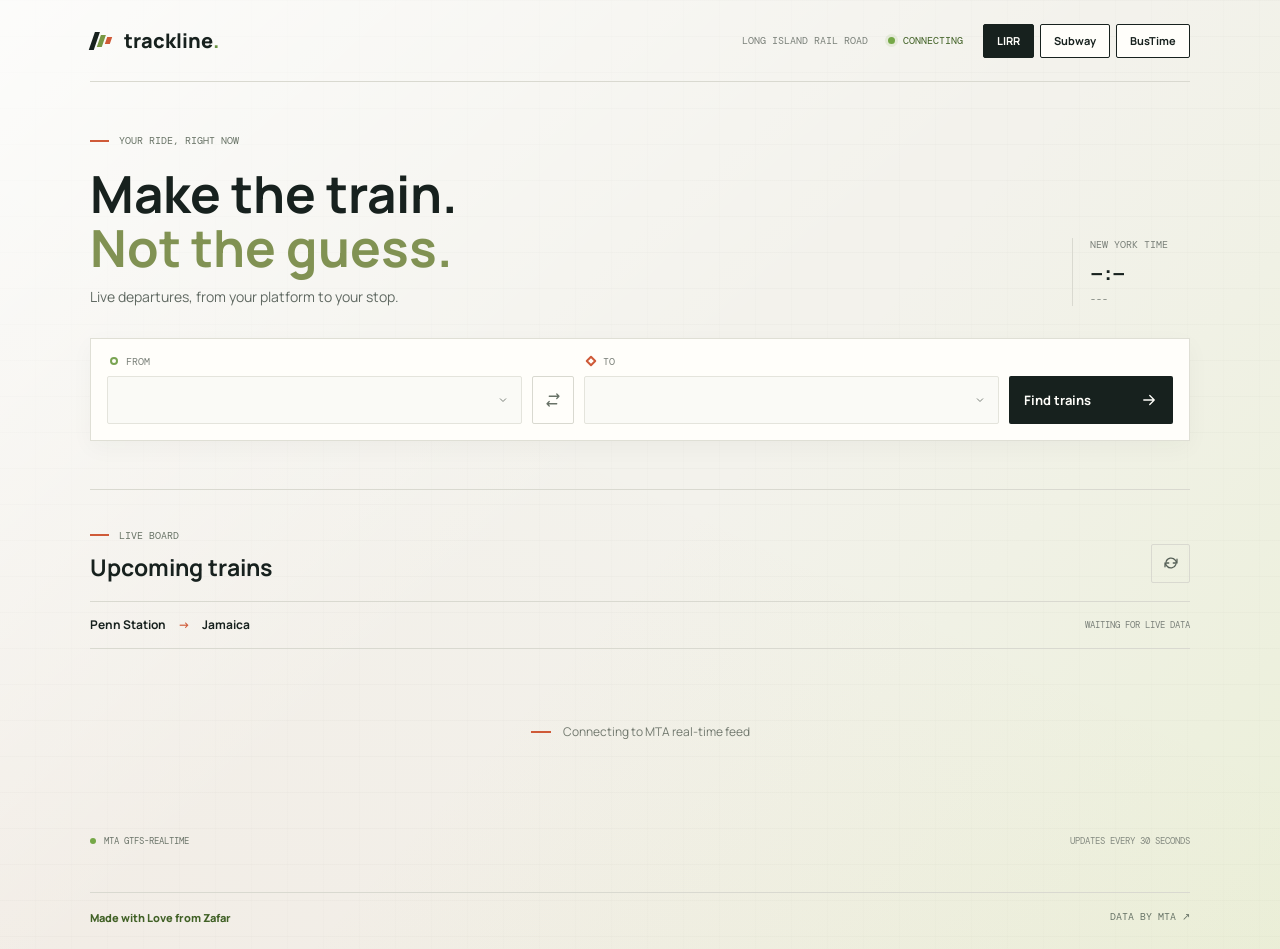
==== index.html @ a85f13e8 "first commit" ====
<!doctype html>
<html lang="en">
  <head>
    <meta charset="utf-8">
    <meta name="viewport" content="width=device-width, initial-scale=1">
    <meta name="theme-color" content="#f3f2ec">
    <meta name="description" content="Live Long Island Rail Road departures between your stations, powered by MTA GTFS-Realtime data.">
    <title>Trackline | LIRR departures</title>
    <link rel="preconnect" href="https://fonts.googleapis.com">
    <link rel="preconnect" href="https://fonts.gstatic.com" crossorigin>
    <link href="https://fonts.googleapis.com/css2?family=DM+Mono:wght@400;500&family=Manrope:wght@400;500;600;700;800&display=swap" rel="stylesheet">
    <link rel="stylesheet" href="style.css">
    <script type="module" src="app.js"></script>
  </head>
  <body>
    <div class="app-shell">
      <header class="topbar">
        <a class="wordmark" href="./" aria-label="Trackline home">
          <span class="brand-mark" aria-hidden="true"><span></span><span></span><span></span></span>
          <span>trackline<span class="wordmark-period">.</span></span>
        </a>
        <div class="topbar-right">
          <span class="network-label">LONG ISLAND RAIL ROAD</span>
          <span class="live-indicator"><span class="live-dot"></span><span id="connection-label">CONNECTING</span></span>
          <nav class="network-nav" aria-label="Transit mode">
            <a class="network-switch" href="index.html" aria-current="page">LIRR</a>
            <a class="network-switch" href="subway.html">Subway</a>
            <a class="network-switch" href="bustime.html">BusTime</a>
          </nav>
        </div>
      </header>

      <main>
        <section class="route-section" aria-labelledby="page-title">
          <div class="section-kicker"><span class="kicker-rule"></span> YOUR RIDE, RIGHT NOW</div>
          <div class="intro-row">
            <div>
              <h1 id="page-title">Make the train.<br><span>Not the guess.</span></h1>
              <p class="intro-copy">Live departures, from your platform to your stop.</p>
            </div>
            <div class="service-clock" aria-label="Current local time">
              <span class="clock-label">NEW YORK TIME</span>
              <time id="current-time">--:--</time>
              <span id="current-date" class="date-label">---</span>
            </div>
          </div>

          <form id="route-form" class="route-form">
            <label class="station-field from-field">
              <span class="field-label"><span class="station-marker origin-marker"></span> FROM</span>
              <select id="from-station" name="from" required aria-label="Departing station"></select>
            </label>
            <button id="swap-stations" class="swap-button" type="button" aria-label="Swap stations" title="Swap stations">
              <svg viewBox="0 0 24 24" aria-hidden="true"><path d="M7 7h13m0 0-3-3m3 3-3 3M17 17H4m0 0 3 3m-3-3 3-3"/></svg>
            </button>
            <label class="station-field to-field">
              <span class="field-label"><span class="station-marker destination-marker"></span> TO</span>
              <select id="to-station" name="to" required aria-label="Destination station"></select>
            </label>
            <button id="find-trains" class="find-button" type="submit">
              <span>Find trains</span>
              <svg viewBox="0 0 24 24" aria-hidden="true"><path d="M5 12h14m-6-6 6 6-6 6"/></svg>
            </button>
          </form>
          <div id="route-error" class="route-error" role="alert" hidden></div>
        </section>

        <section class="departures-section" aria-labelledby="departures-title">
          <div class="departures-heading">
            <div>
              <div class="section-kicker"><span class="kicker-rule"></span> LIVE BOARD</div>
              <h2 id="departures-title">Upcoming trains</h2>
            </div>
            <button id="refresh-button" class="icon-button" type="button" aria-label="Refresh departures" title="Refresh departures">
              <svg viewBox="0 0 24 24" aria-hidden="true"><path d="M20 7v5h-5M4 17v-5h5m-3.5-2a7 7 0 0 1 12-2L20 12M4 12l2.5 4a7 7 0 0 0 12-2"/></svg>
            </button>
          </div>

          <div class="board-meta">
            <div class="board-route"><span id="board-origin">Penn Station</span><span class="route-arrow" aria-hidden="true">→</span><span id="board-destination">Jamaica</span></div>
            <span id="updated-label" class="updated-label">WAITING FOR LIVE DATA</span>
          </div>

          <div id="departures" class="departures-list" aria-live="polite" aria-busy="true">
            <div class="loading-state"><span class="loading-bar"></span><span>Connecting to MTA real-time feed</span></div>
          </div>

          <div class="board-footer">
            <span class="source-label"><span class="source-dot"></span> MTA GTFS-REALTIME</span>
            <span id="refresh-note">UPDATES EVERY 30 SECONDS</span>
          </div>
        </section>
      </main>

      <footer class="site-footer">
        <span>Made with Love from Zafar</span>
        <a href="https://api.mta.info/" target="_blank" rel="noreferrer">DATA BY MTA <span aria-hidden="true">↗</span></a>
      </footer>
    </div>

    <template id="departure-template">
      <article class="departure-row">
        <div class="departure-time-block">
          <time class="departure-time"></time>
          <span class="departure-relative"></span>
        </div>
        <div class="departure-details">
          <div class="train-name"></div>
          <div class="train-summary"></div>
        </div>
        <div class="arrival-block">
          <span class="arrival-label">ARRIVE</span>
          <time class="arrival-time"></time>
        </div>
        <div class="status-block"></div>
      </article>
    </template>
  </body>
</html>
---- style.css ----
:root {
  color-scheme: light;
  --paper: #f3f2ec;
  --ink: #17211e;
  --muted: #7b817a;
  --line: #d9d9d0;
  --green: #b9df62;
  --green-deep: #416126;
  --orange: #cf5a38;
  --white: #fffefa;
  --mono: "DM Mono", monospace;
  --sans: "Manrope", sans-serif;
}

* { box-sizing: border-box; }

body {
  margin: 0;
  min-width: 320px;
  background-color: var(--paper);
  background-image:
    linear-gradient(138deg, rgba(255, 255, 255, .78) 0%, transparent 48%),
    linear-gradient(312deg, rgba(185, 223, 98, .14) 0%, transparent 46%),
    linear-gradient(25deg, rgba(207, 90, 56, .035) 0%, transparent 52%),
    repeating-linear-gradient(0deg, transparent 0 35px, rgba(23, 33, 30, .018) 35px 36px),
    repeating-linear-gradient(90deg, transparent 0 35px, rgba(23, 33, 30, .012) 35px 36px);
  background-size: 100% 100%, 100% 100%, 100% 100%, 36px 36px, 36px 36px;
  color: var(--ink);
  font-family: var(--sans);
  -webkit-font-smoothing: antialiased;
  -webkit-text-size-adjust: 100%;
}

button, select { font: inherit; }
button { color: inherit; }

.app-shell {
  width: min(1100px, calc(100% - 64px));
  margin: 0 auto;
}

.topbar {
  height: 82px;
  display: flex;
  align-items: center;
  justify-content: space-between;
  border-bottom: 1px solid var(--line);
}

.wordmark {
  display: inline-flex;
  align-items: center;
  gap: 11px;
  color: var(--ink);
  font-size: 20px;
  font-weight: 800;
  letter-spacing: 0;
  text-decoration: none;
}

.wordmark-period { color: #679240; }

.brand-mark {
  width: 23px;
  height: 23px;
  display: flex;
  align-items: center;
  justify-content: center;
  gap: 2px;
  transform: skew(-19deg);
}

.brand-mark span { width: 5px; height: 18px; background: var(--ink); }
.brand-mark span:nth-child(2) { height: 12px; background: #789744; }
.brand-mark span:nth-child(3) { height: 7px; background: var(--orange); }

.topbar-right { display: flex; align-items: center; gap: 20px; }
.network-nav { display: flex; align-items: center; gap: 6px; }
.network-switch {
  min-height: 34px;
  display: inline-flex;
  align-items: center;
  justify-content: center;
  padding: 0 13px;
  border: 1px solid var(--ink);
  border-radius: 2px;
  background: var(--white);
  color: var(--ink);
  font-size: 11px;
  font-weight: 700;
  text-decoration: none;
  transition: background-color 150ms ease;
}
.network-switch:hover { background: #34433b; }
.network-switch[aria-current="page"] { background: var(--ink); color: var(--white); }
.network-switch:not([aria-current="page"]):hover { background: #e8eadf; }
.network-label, .live-indicator, .section-kicker, .field-label, .clock-label,
.date-label, .updated-label, .board-footer, .arrival-label, .site-footer a {
  font-family: var(--mono);
  font-size: 10px;
  letter-spacing: 0;
}

.network-label { color: var(--muted); }
.live-indicator { display: inline-flex; align-items: center; gap: 8px; color: var(--green-deep); }
.live-dot, .source-dot { width: 7px; height: 7px; border-radius: 50%; background: #75a847; }
.live-dot { box-shadow: 0 0 0 3px #75a84720; }

.route-section { padding: 52px 0 48px; border-bottom: 1px solid var(--line); }
.section-kicker { display: flex; align-items: center; gap: 10px; color: #697467; }
.kicker-rule { display: inline-block; width: 19px; height: 2px; background: var(--orange); }

.intro-row {
  display: flex;
  align-items: flex-end;
  justify-content: space-between;
  margin: 20px 0 32px;
}

h1 {
  margin: 0;
  font-size: clamp(36px, 4vw, 52px);
  line-height: 1.05;
  font-weight: 700;
  letter-spacing: 0;
}

h1 span { color: #819253; }
.intro-copy { margin: 12px 0 0; color: #606962; font-size: 14px; }
.service-clock { min-width: 118px; padding-left: 17px; border-left: 1px solid var(--line); }
.clock-label, .date-label { display: block; color: var(--muted); }
.service-clock time { display: block; margin: 4px 0 3px; font-size: 25px; font-weight: 600; font-variant-numeric: tabular-nums; }

.route-form {
  display: grid;
  grid-template-columns: minmax(0, 1fr) 42px minmax(0, 1fr) 164px;
  align-items: end;
  gap: 10px;
  padding: 16px;
  background: var(--white);
  border: 1px solid #dfdfd5;
  box-shadow: 0 7px 22px #28332309;
}

.station-field { min-width: 0; display: block; }
.field-label { display: flex; align-items: center; gap: 8px; margin: 0 0 8px 3px; color: var(--muted); }
.station-marker { display: inline-block; width: 8px; height: 8px; border: 2px solid #79a452; border-radius: 50%; }
.destination-marker { border-color: var(--orange); border-radius: 1px; transform: rotate(45deg); }

.station-field select {
  width: 100%;
  height: 48px;
  padding: 0 34px 0 12px;
  overflow: hidden;
  border: 1px solid #e4e4dc;
  border-radius: 2px;
  appearance: none;
  background-color: #fafaf6;
  background-image: url("data:image/svg+xml,%3Csvg xmlns='http://www.w3.org/2000/svg' width='12' height='12' viewBox='0 0 24 24' fill='none' stroke='%237b817a' stroke-width='2'%3E%3Cpath d='m6 9 6 6 6-6'/%3E%3C/svg%3E");
  background-repeat: no-repeat;
  background-position: right 12px center;
  color: var(--ink);
  font-size: 14px;
  font-weight: 600;
  text-overflow: ellipsis;
  cursor: pointer;
}

.station-field select:focus-visible, button:focus-visible { outline: 2px solid #578540; outline-offset: 3px; }
.swap-button, .icon-button {
  display: grid;
  place-items: center;
  padding: 0;
  border: 1px solid var(--line);
  border-radius: 2px;
  background: transparent;
  cursor: pointer;
}

.swap-button { width: 42px; height: 48px; color: #687267; }
.swap-button svg { width: 18px; height: 18px; }
.swap-button path, .icon-button path, .find-button path { fill: none; stroke: currentColor; stroke-width: 1.7; stroke-linecap: round; stroke-linejoin: round; }
.swap-button:hover, .icon-button:hover { background: #f2f4ec; }

.find-button {
  height: 48px;
  display: flex;
  align-items: center;
  justify-content: space-between;
  padding: 0 15px;
  border: 0;
  border-radius: 2px;
  background: var(--ink);
  color: #fffefa;
  font-size: 13px;
  font-weight: 700;
  cursor: pointer;
  transition: background-color 150ms ease;
}

.find-button:hover { background: #34433b; }
.find-button:disabled { opacity: .62; cursor: wait; }
.find-button svg { width: 18px; height: 18px; }
.route-error { margin-top: 12px; color: #a13f28; font-size: 12px; }

.departures-section { padding: 39px 0 0; }
.departures-heading { display: flex; align-items: flex-end; justify-content: space-between; }
.departures-heading h2 { margin: 9px 0 0; font-size: 23px; font-weight: 700; letter-spacing: 0; }
.icon-button { width: 39px; height: 39px; }
.icon-button svg { width: 18px; height: 18px; }
.icon-button path { stroke: #566057; }
.icon-button.is-spinning svg { animation: spin 850ms linear infinite; }

.board-meta {
  display: flex;
  justify-content: space-between;
  align-items: center;
  min-height: 48px;
  margin-top: 18px;
  border-top: 1px solid var(--line);
  border-bottom: 1px solid var(--line);
}

.board-route { display: flex; align-items: center; gap: 12px; font-size: 12px; font-weight: 700; }
.route-arrow { color: var(--orange); }
.updated-label { color: var(--muted); font-size: 9px; }
.departures-list { min-height: 166px; }

.departure-row {
  display: grid;
  grid-template-columns: 116px minmax(0, 1fr) 112px 130px;
  align-items: center;
  min-height: 82px;
  border-bottom: 1px solid var(--line);
  animation: row-in 250ms ease both;
}

.departure-time-block { display: flex; align-items: baseline; gap: 9px; font-variant-numeric: tabular-nums; }
.departure-time { font-size: 22px; font-weight: 700; white-space: nowrap; }
.departure-relative { color: #777e76; font-family: var(--mono); font-size: 10px; }
.train-name { font-size: 13px; font-weight: 700; }
.train-summary { margin-top: 5px; color: #72796f; font-size: 11px; }
.arrival-block { display: flex; flex-direction: column; gap: 4px; }
.arrival-label { color: #8b8f86; font-size: 9px; }
.arrival-time { font-size: 14px; font-weight: 600; font-variant-numeric: tabular-nums; }
.status-block { justify-self: end; }
.status-pill { display: inline-flex; align-items: center; gap: 6px; min-height: 27px; padding: 0 9px; background: #e7efda; color: var(--green-deep); font-family: var(--mono); font-size: 9px; }
.status-pill::before { width: 5px; height: 5px; border-radius: 50%; background: currentColor; content: ""; }
.status-pill.scheduled { background: #eeeee8; color: #626b60; }
.status-pill.delayed { background: #f5e5df; color: #a24730; }
.status-pill.unknown { background: #eeeee8; color: #666d64; }

.subway-controls {
  display: grid;
  grid-template-columns: minmax(0, 1fr) minmax(220px, 300px);
  align-items: end;
  gap: 18px;
}
.line-token, .train-line-badge {
  width: auto;
  min-width: 27px;
  height: 27px;
  display: inline-grid;
  place-items: center;
  flex: 0 0 auto;
  padding: 0 5px;
  border-radius: 50%;
  background: var(--line-color, #555);
  color: white;
  font-size: 13px;
  font-weight: 800;
}
.subway-line-select {
  height: 64px;
  display: grid;
  grid-template-columns: 40px minmax(0, 1fr);
  align-items: center;
  border: 1px solid #e4e4dc;
  border-radius: 2px;
  background: #fafaf6;
}
.subway-line-select .line-token { justify-self: center; }
.subway-line-select select { height: 100%; padding-left: 4px; border: 0; background-color: transparent; }
.subway-station-field select { height: 64px; }
.subway-arrival-row { grid-template-columns: 116px minmax(0, 1fr) auto; }
.subway-arrival-row .departure-time-block { display: flex; flex-direction: column; align-items: flex-start; gap: 3px; }
.event-label { color: #8b8f86; font-family: var(--mono); font-size: 9px; }
.subway-train-title { display: flex; align-items: center; gap: 10px; }
.subway-train-title .train-name { font-size: 14px; }
.subway-arrival-row .train-summary { display: flex; flex-wrap: wrap; align-items: center; gap: 3px 10px; }
.train-direction { color: #4f5a50; font-size: 12px; font-weight: 600; }
.train-id { color: #858b81; font-family: var(--mono); font-size: 9px; }
.platform-departure { flex-basis: 100%; color: var(--green-deep); font-size: 10px; }
.subway-arrival-row .status-block { padding-left: 12px; }

.bus-search-form {
  display: grid;
  grid-template-columns: minmax(0, 1fr) 150px;
  align-items: end;
  gap: 10px;
  padding: 16px;
  border: 1px solid #dfdfd5;
  background: var(--white);
  box-shadow: 0 7px 22px #28332309;
}
.bus-search-field { display: block; min-width: 0; }
.bus-search-field input {
  width: 100%;
  height: 48px;
  padding: 0 12px;
  border: 1px solid #e4e4dc;
  border-radius: 2px;
  background: #fafaf6;
  color: var(--ink);
  font-size: 14px;
  font-weight: 600;
}
.bus-search-field input:focus-visible { outline: 2px solid #578540; outline-offset: 3px; }
.bus-search-form .find-button { width: 100%; }
.bus-controls {
  display: grid;
  grid-template-columns: minmax(130px, .8fr) minmax(190px, 1fr) minmax(250px, 1.3fr);
  gap: 10px;
  margin-top: 16px;
}
.bus-controls .station-field select { height: 48px; }
.bus-arrival-row { grid-template-columns: 116px minmax(0, 1fr) auto; }
.bus-arrival-row .departure-time-block { display: flex; flex-direction: column; align-items: flex-start; gap: 3px; }
.bus-route-badge {
  min-width: 34px;
  height: 27px;
  display: inline-flex;
  align-items: center;
  justify-content: center;
  padding: 0 7px;
  border-radius: 14px;
  background: #006cb7;
  color: white;
  font-family: var(--mono);
  font-size: 10px;
  font-weight: 500;
}
.bus-arrival-row .train-summary { display: flex; flex-wrap: wrap; align-items: center; gap: 3px 10px; }
.bus-arrival-row .status-block { padding-left: 12px; }
.bus-distance { flex-basis: 100%; color: #7b817a; font-size: 10px; }

.loading-state, .empty-state, .error-state {
  min-height: 166px;
  display: flex;
  align-items: center;
  justify-content: center;
  gap: 12px;
  color: #72796f;
  font-size: 12px;
  text-align: center;
}

.loading-bar { width: 20px; height: 2px; background: var(--orange); animation: loading 1s ease-in-out infinite alternate; }
.empty-state { display: block; padding: 48px 12px; }
.empty-state strong, .error-state strong { display: block; margin-bottom: 7px; color: var(--ink); font-size: 14px; }
.empty-state span, .error-state span { display: block; }
.error-state { display: block; padding: 45px 10px; }
.error-state a { display: inline-block; margin-top: 10px; color: var(--green-deep); font-weight: 700; }

.board-footer { min-height: 53px; display: flex; align-items: center; justify-content: space-between; color: #848a80; font-size: 9px; }
.source-label { display: inline-flex; align-items: center; gap: 8px; color: #6c756a; }
.source-dot { width: 6px; height: 6px; }
.site-footer { display: flex; justify-content: space-between; margin-top: 24px; padding: 17px 0 24px; border-top: 1px solid var(--line); color: #858b81; font-size: 10px; }
.site-footer > span { color: var(--green-deep); font-size: 11px; font-weight: 800; }
.site-footer a { color: #687467; text-decoration: none; }
.site-footer a:hover { color: var(--ink); }

@keyframes spin { to { transform: rotate(360deg); } }
@keyframes loading { to { transform: scaleX(1.7); opacity: .45; } }
@keyframes row-in { from { opacity: 0; transform: translateY(5px); } to { opacity: 1; transform: translateY(0); } }

@media (max-width: 700px) {
  .app-shell { width: min(100% - 36px, 540px); }
  .topbar { height: 67px; }
  .topbar-right { gap: 0; }
  .network-label { display: none; }
  .live-indicator { display: none; }
  .network-nav { gap: 4px; }
  .network-switch { min-height: 44px; padding: 0 7px; font-size: 10px; }
  .icon-button { width: 44px; height: 44px; }
  .route-section { padding: 38px 0 34px; }
  .intro-row { flex-direction: column; align-items: stretch; gap: 16px; margin: 19px 0 25px; }
  h1 { font-size: 38px; }
  .intro-copy { max-width: 250px; font-size: 12px; line-height: 1.6; }
  .service-clock {
    width: 100%;
    min-width: 0;
    display: grid;
    grid-template-columns: max-content max-content 1fr;
    align-items: baseline;
    gap: 10px;
    padding: 9px 0 0;
    border-top: 1px solid var(--line);
    border-left: 0;
  }
  .clock-label, .date-label { font-size: 8px; }
  .service-clock time { margin: 0; font-size: 18px; }
  .date-label { justify-self: end; }
  .route-form { grid-template-columns: minmax(0, 1fr) 38px minmax(0, 1fr); gap: 8px; padding: 12px; }
  .swap-button { width: 38px; }
  .station-field select { height: 45px; padding-left: 10px; font-size: 16px; }
  .find-button { grid-column: 1 / -1; height: 45px; font-size: 15px; }
  .subway-controls { grid-template-columns: 1fr; gap: 13px; }
  .bus-controls { grid-template-columns: 1fr; gap: 10px; margin-top: 12px; }
  .bus-controls .station-field select { height: 45px; font-size: 16px; }
  .bus-search-form { grid-template-columns: minmax(0, 1fr) 125px; gap: 8px; padding: 12px; }
  .bus-search-field input { height: 45px; font-size: 16px; }
  .bus-search-form .find-button { height: 45px; }
  .subway-line-select { height: 45px; }
  .subway-line-select select { height: 43px; font-size: 16px; }
  .subway-station-field select { height: 45px; font-size: 16px; }
  .departures-section { padding-top: 32px; }
  .departure-row { grid-template-columns: 93px minmax(0, 1fr) 69px; min-height: 78px; }
  .departure-time { font-size: 19px; }
  .departure-time-block { display: block; }
  .departure-relative { display: block; margin-top: 4px; }
  .arrival-time { font-size: 13px; }
  .status-block { grid-column: 2 / -1; justify-self: start; margin: -13px 0 10px; }
  .subway-arrival-row { grid-template-columns: 90px minmax(0, 1fr); }
  .bus-arrival-row { grid-template-columns: 90px minmax(0, 1fr); }
  .subway-arrival-row .departure-details { min-width: 0; }
  .bus-arrival-row .departure-details { min-width: 0; }
  .subway-arrival-row .train-summary { display: block; }
  .bus-arrival-row .train-summary { display: block; }
  .subway-arrival-row .train-direction, .subway-arrival-row .train-id { display: block; overflow-wrap: anywhere; }
  .bus-arrival-row .train-direction, .bus-arrival-row .train-id { display: block; overflow-wrap: anywhere; }
  .subway-arrival-row .train-id { margin-top: 3px; }
  .bus-arrival-row .train-id { margin-top: 3px; }
  .subway-arrival-row .status-block { grid-column: 2 / -1; margin: 5px 0 10px; padding-left: 0; }
  .bus-arrival-row .status-block { grid-column: 2 / -1; margin: 5px 0 10px; padding-left: 0; }
  .status-pill { min-height: 22px; font-size: 9px; }
  .board-meta { align-items: flex-start; flex-direction: column; justify-content: center; gap: 6px; padding: 8px 0; }
  .updated-label { font-size: 9px; }
}

@media (max-width: 390px) {
  .app-shell { width: calc(100% - 28px); }
  .wordmark { gap: 8px; font-size: 18px; }
  .network-label { max-width: 95px; text-align: right; }
  .network-switch { padding: 0 6px; font-size: 10px; }
  h1 { font-size: 34px; }
  .service-clock { min-width: 82px; }
  .departure-row { grid-template-columns: 90px minmax(0, 1fr) 63px; }
  .subway-arrival-row { grid-template-columns: 90px minmax(0, 1fr); }
  .train-name { font-size: 12px; }
}

@media (max-width: 390px) {
  .bus-search-form { grid-template-columns: 1fr; }
  .bus-search-form .find-button { grid-column: 1; }
}

@media (max-width: 430px) {
  .route-form {
    grid-template-columns: minmax(0, 1fr) 44px;
    grid-template-areas: "from swap" "to swap" "find find";
  }
  .route-form .from-field { grid-area: from; }
  .route-form .to-field { grid-area: to; }
  .route-form .swap-button { grid-area: swap; width: 44px; height: 44px; align-self: center; }
  .route-form .find-button { grid-area: find; }
}

@media (prefers-reduced-motion: reduce) {
  *, *::before, *::after { scroll-behavior: auto !important; animation-duration: .01ms !important; animation-iteration-count: 1 !important; transition-duration: .01ms !important; }
}
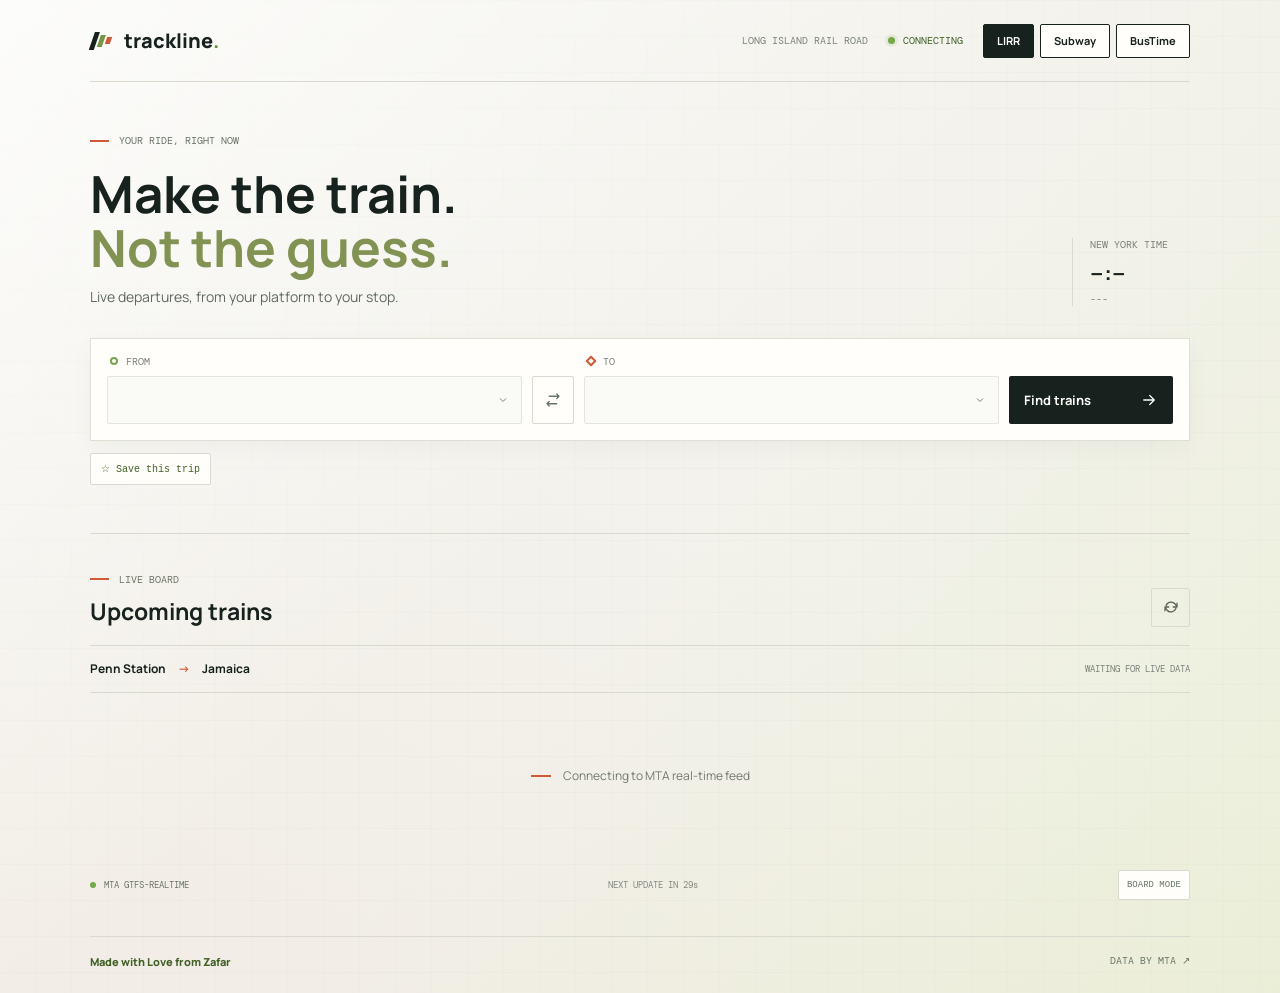
==== commit 3cd784b4: "improved UI" ====
--- a/index.html
+++ b/index.html
@@ -62,6 +62,10 @@
               <svg viewBox="0 0 24 24" aria-hidden="true"><path d="M5 12h14m-6-6 6 6-6 6"/></svg>
             </button>
           </form>
+          <div class="route-shortcuts">
+            <button id="favorite-route" class="favorite-route" type="button" aria-pressed="false">☆ Save this trip</button>
+            <div id="saved-trips" class="saved-trips" aria-label="Favorite and recent trips"></div>
+          </div>
           <div id="route-error" class="route-error" role="alert" hidden></div>
         </section>
 
@@ -87,7 +91,8 @@
 
           <div class="board-footer">
             <span class="source-label"><span class="source-dot"></span> MTA GTFS-REALTIME</span>
-            <span id="refresh-note">UPDATES EVERY 30 SECONDS</span>
+            <span id="refresh-countdown">NEXT UPDATE IN 30s</span>
+            <button id="board-mode-toggle" class="mode-toggle" type="button" aria-pressed="false">BOARD MODE</button>
           </div>
         </section>
       </main>
@@ -107,6 +112,7 @@
         <div class="departure-details">
           <div class="train-name"></div>
           <div class="train-summary"></div>
+          <div class="track-info" hidden></div>
         </div>
         <div class="arrival-block">
           <span class="arrival-label">ARRIVE</span>
@@ -115,5 +121,6 @@
         <div class="status-block"></div>
       </article>
     </template>
+    <script type="module" src="commuter-ui.js"></script>
   </body>
 </html>
--- a/style.css
+++ b/style.css
@@ -203,6 +203,23 @@
 .find-button svg { width: 18px; height: 18px; }
 .route-error { margin-top: 12px; color: #a13f28; font-size: 12px; }
 
+.route-shortcuts { display: flex; flex-wrap: wrap; align-items: flex-start; gap: 10px 16px; margin-top: 12px; }
+.favorite-route, .saved-trip, .mode-toggle, .retry-button {
+  border: 1px solid var(--line);
+  border-radius: 2px;
+  background: var(--white);
+  color: var(--green-deep);
+  font: 500 10px var(--mono);
+  cursor: pointer;
+}
+.favorite-route { min-height: 32px; padding: 0 10px; }
+.favorite-route[aria-pressed="true"] { border-color: #d4bd63; background: #fff8d9; color: #765e11; }
+.saved-trips { display: flex; flex: 1; flex-wrap: wrap; gap: 8px 14px; }
+.saved-trip-group { display: flex; flex-wrap: wrap; align-items: center; gap: 6px; }
+.saved-trip-label { color: var(--muted); font: 9px var(--mono); }
+.saved-trip { min-height: 30px; padding: 0 8px; color: var(--ink); }
+.saved-trip:hover, .favorite-route:hover, .mode-toggle:hover, .retry-button:hover { background: #f2f4ec; }
+
 .departures-section { padding: 39px 0 0; }
 .departures-heading { display: flex; align-items: flex-end; justify-content: space-between; }
 .departures-heading h2 { margin: 9px 0 0; font-size: 23px; font-weight: 700; letter-spacing: 0; }
@@ -235,11 +252,34 @@
   animation: row-in 250ms ease both;
 }
 
+.itinerary-card {
+  margin: 12px 0;
+  padding: 16px 18px;
+  border: 1px solid var(--line);
+  background: var(--white);
+  animation: row-in 250ms ease both;
+}
+.transfer-options-heading { margin: 17px 0 7px; color: var(--muted); font: 10px var(--mono); text-transform: uppercase; }
+.direct-options-heading { padding-bottom: 2px; }
+.itinerary-heading { display: flex; flex-wrap: wrap; align-items: baseline; justify-content: space-between; gap: 6px 12px; }
+.itinerary-heading strong { font-size: 13px; }
+.itinerary-heading span { color: var(--green-deep); font: 10px var(--mono); }
+.itinerary-timeline { position: relative; display: grid; gap: 0; margin-top: 12px; }
+.itinerary-stop { position: relative; display: grid; grid-template-columns: 78px minmax(0, 1fr); gap: 3px 10px; min-height: 42px; padding-left: 15px; border-left: 1px solid #9eae8b; }
+.itinerary-stop::before { position: absolute; top: 6px; left: -4px; width: 7px; height: 7px; border-radius: 50%; background: #71964a; content: ""; }
+.itinerary-stop time { grid-row: span 2; color: var(--ink); font: 600 14px var(--mono); }
+.itinerary-stop strong { font-size: 12px; }
+.itinerary-stop span { color: var(--muted); font-size: 10px; }
+.itinerary-endpoint::before { background: var(--orange); }
+.transfer-wait { display: flex; align-items: center; min-height: 30px; margin-left: 15px; padding-left: 10px; border-left: 1px dashed #c3a95f; color: #80651c; font: 9px var(--mono); }
+
 .departure-time-block { display: flex; align-items: baseline; gap: 9px; font-variant-numeric: tabular-nums; }
 .departure-time { font-size: 22px; font-weight: 700; white-space: nowrap; }
 .departure-relative { color: #777e76; font-family: var(--mono); font-size: 10px; }
 .train-name { font-size: 13px; font-weight: 700; }
 .train-summary { margin-top: 5px; color: #72796f; font-size: 11px; }
+.track-info { margin-top: 5px; color: var(--green-deep); font-family: var(--mono); font-size: 10px; font-weight: 500; }
+.track-info[hidden] { display: none; }
 .arrival-block { display: flex; flex-direction: column; gap: 4px; }
 .arrival-label { color: #8b8f86; font-size: 9px; }
 .arrival-time { font-size: 14px; font-weight: 600; font-variant-numeric: tabular-nums; }
@@ -361,14 +401,43 @@
 .empty-state span, .error-state span { display: block; }
 .error-state { display: block; padding: 45px 10px; }
 .error-state a { display: inline-block; margin-top: 10px; color: var(--green-deep); font-weight: 700; }
-
-.board-footer { min-height: 53px; display: flex; align-items: center; justify-content: space-between; color: #848a80; font-size: 9px; }
+.retry-button { display: block; min-height: 34px; margin: 14px auto 0; padding: 0 12px; font-size: 11px; }
+
+.board-footer { min-height: 53px; display: flex; align-items: center; justify-content: space-between; gap: 10px; color: #848a80; font-size: 9px; }
 .source-label { display: inline-flex; align-items: center; gap: 8px; color: #6c756a; }
 .source-dot { width: 6px; height: 6px; }
+.mode-toggle { min-height: 30px; padding: 0 8px; color: #687467; font-size: 9px; }
 .site-footer { display: flex; justify-content: space-between; margin-top: 24px; padding: 17px 0 24px; border-top: 1px solid var(--line); color: #858b81; font-size: 10px; }
 .site-footer > span { color: var(--green-deep); font-size: 11px; font-weight: 800; }
 .site-footer a { color: #687467; text-decoration: none; }
 .site-footer a:hover { color: var(--ink); }
+
+body.board-mode {
+  --paper: #090909;
+  --ink: #ffe29a;
+  --muted: #d2b66f;
+  --line: #62502a;
+  --green-deep: #ffe29a;
+  --white: #111;
+  background: #090909;
+  color: #ffe29a;
+}
+body.board-mode .app-shell { filter: contrast(1.16); }
+body.board-mode h1 span, body.board-mode .train-name, body.board-mode .departure-time,
+body.board-mode .arrival-time, body.board-mode .board-route { color: #ffe29a; }
+body.board-mode .route-form, body.board-mode .bus-search-form,
+body.board-mode .station-field select, body.board-mode .bus-search-field input,
+body.board-mode .subway-line-select, body.board-mode .departure-row,
+body.board-mode .itinerary-card,
+body.board-mode .favorite-route, body.board-mode .saved-trip,
+body.board-mode .mode-toggle, body.board-mode .retry-button {
+  background-color: #111;
+  color: #ffe29a;
+  border-color: #62502a;
+}
+body.board-mode .transfer-options-heading { color: #ffe29a; }
+body.board-mode .find-button, body.board-mode .network-switch[aria-current="page"] { background: #ffe29a; color: #090909; }
+body.board-mode .status-pill { background: #25200f; color: #ffe29a; }
 
 @keyframes spin { to { transform: rotate(360deg); } }
 @keyframes loading { to { transform: scaleX(1.7); opacity: .45; } }
@@ -405,6 +474,10 @@
   .swap-button { width: 38px; }
   .station-field select { height: 45px; padding-left: 10px; font-size: 16px; }
   .find-button { grid-column: 1 / -1; height: 45px; font-size: 15px; }
+  .route-shortcuts { gap: 8px; }
+  .saved-trips { flex-basis: 100%; }
+  .saved-trip-group { width: 100%; }
+  .saved-trip { font-size: 9px; }
   .subway-controls { grid-template-columns: 1fr; gap: 13px; }
   .bus-controls { grid-template-columns: 1fr; gap: 10px; margin-top: 12px; }
   .bus-controls .station-field select { height: 45px; font-size: 16px; }
@@ -416,6 +489,8 @@
   .subway-station-field select { height: 45px; font-size: 16px; }
   .departures-section { padding-top: 32px; }
   .departure-row { grid-template-columns: 93px minmax(0, 1fr) 69px; min-height: 78px; }
+  .itinerary-card { padding: 13px 11px; }
+  .itinerary-stop { grid-template-columns: 68px minmax(0, 1fr); gap: 3px 7px; }
   .departure-time { font-size: 19px; }
   .departure-time-block { display: block; }
   .departure-relative { display: block; margin-top: 4px; }
@@ -436,6 +511,8 @@
   .status-pill { min-height: 22px; font-size: 9px; }
   .board-meta { align-items: flex-start; flex-direction: column; justify-content: center; gap: 6px; padding: 8px 0; }
   .updated-label { font-size: 9px; }
+  .board-footer { flex-wrap: wrap; justify-content: space-between; padding: 8px 0; }
+  .board-footer .source-label { flex-basis: 100%; }
 }
 
 @media (max-width: 390px) {
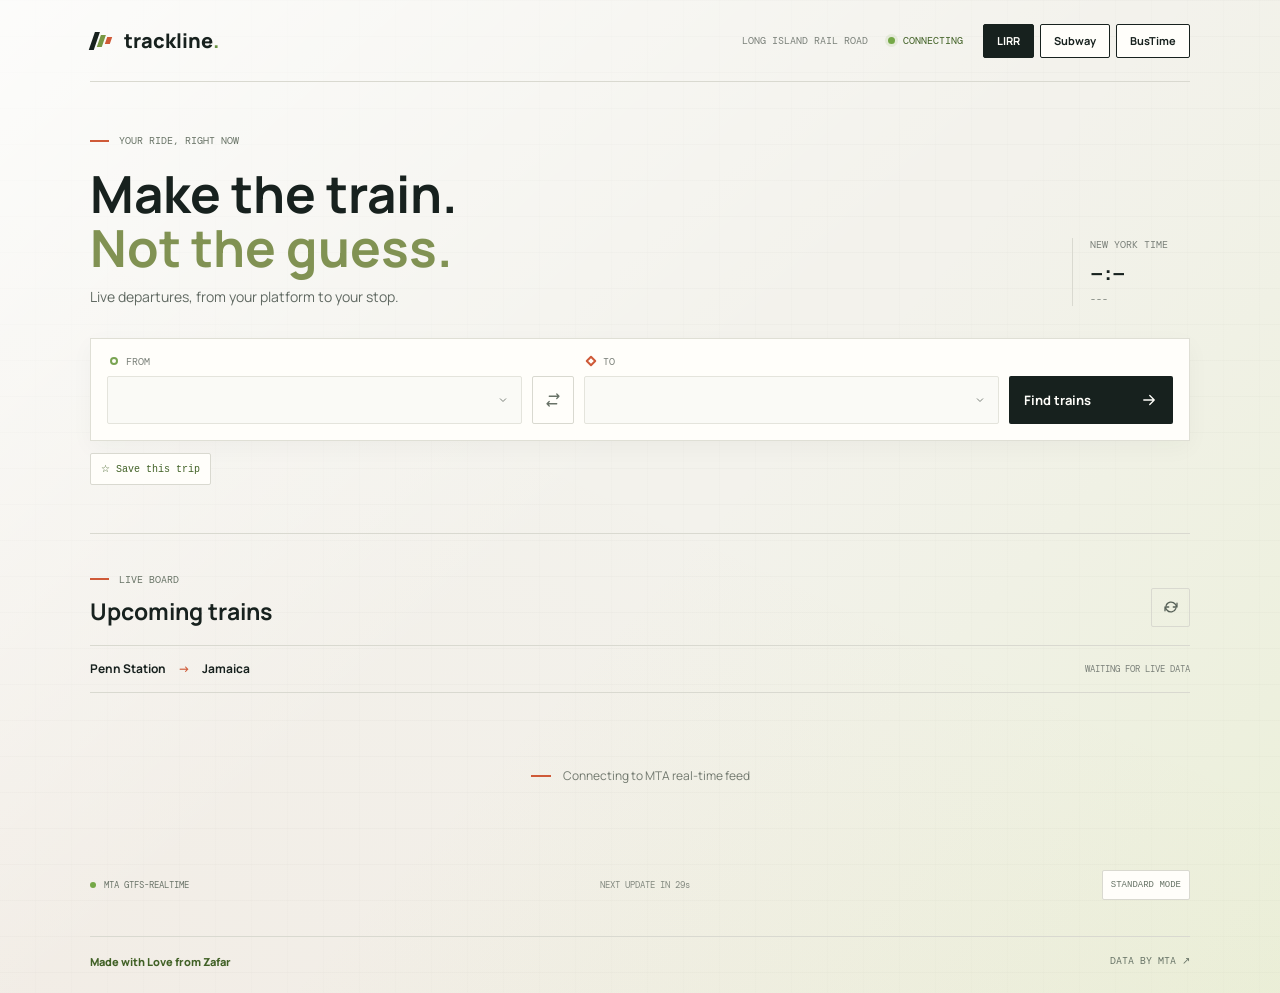
==== commit 97e85555: "fix3" ====
--- a/index.html
+++ b/index.html
@@ -85,6 +85,7 @@
             <span id="updated-label" class="updated-label">WAITING FOR LIVE DATA</span>
           </div>
 
+          <div id="service-alerts" class="service-alerts" role="region" aria-label="Live LIRR service updates" hidden></div>
           <div id="departures" class="departures-list" aria-live="polite" aria-busy="true">
             <div class="loading-state"><span class="loading-bar"></span><span>Connecting to MTA real-time feed</span></div>
           </div>
@@ -92,7 +93,7 @@
           <div class="board-footer">
             <span class="source-label"><span class="source-dot"></span> MTA GTFS-REALTIME</span>
             <span id="refresh-countdown">NEXT UPDATE IN 30s</span>
-            <button id="board-mode-toggle" class="mode-toggle" type="button" aria-pressed="false">BOARD MODE</button>
+            <button id="theme-toggle" class="mode-toggle" type="button" aria-pressed="false">STANDARD MODE</button>
           </div>
         </section>
       </main>
@@ -112,7 +113,10 @@
         <div class="departure-details">
           <div class="train-name"></div>
           <div class="train-summary"></div>
-          <div class="track-info" hidden></div>
+          <div class="track-info" hidden>
+            <span class="departure-track-info"></span>
+            <span class="arrival-track-info"></span>
+          </div>
         </div>
         <div class="arrival-block">
           <span class="arrival-label">ARRIVE</span>
--- a/style.css
+++ b/style.css
@@ -278,7 +278,7 @@
 .departure-relative { color: #777e76; font-family: var(--mono); font-size: 10px; }
 .train-name { font-size: 13px; font-weight: 700; }
 .train-summary { margin-top: 5px; color: #72796f; font-size: 11px; }
-.track-info { margin-top: 5px; color: var(--green-deep); font-family: var(--mono); font-size: 10px; font-weight: 500; }
+.track-info { display: flex; flex-wrap: wrap; gap: 4px 12px; margin-top: 6px; color: var(--green-deep); font-family: var(--mono); font-size: 10px; font-weight: 700; }
 .track-info[hidden] { display: none; }
 .arrival-block { display: flex; flex-direction: column; gap: 4px; }
 .arrival-label { color: #8b8f86; font-size: 9px; }
@@ -296,6 +296,118 @@
   align-items: end;
   gap: 18px;
 }
+.subway-discovery {
+  position: relative;
+  display: grid;
+  grid-template-columns: minmax(0, 1fr) auto;
+  align-items: end;
+  gap: 10px;
+  margin-bottom: 16px;
+}
+.subway-search-field input {
+  width: 100%;
+  height: 48px;
+  padding: 0 12px;
+  border: 1px solid #e4e4dc;
+  border-radius: 2px;
+  background: #fafaf6;
+  color: var(--ink);
+  font-size: 14px;
+}
+.subway-search-field input:focus-visible { outline: 2px solid #578540; outline-offset: 3px; }
+.nearest-button { min-width: 194px; }
+.station-search-results {
+  position: absolute;
+  z-index: 5;
+  top: 100%;
+  left: 0;
+  width: calc(100% - 204px);
+  max-height: 270px;
+  overflow: auto;
+  border: 1px solid var(--line);
+  background: var(--white);
+  box-shadow: 0 8px 22px #17211e1c;
+}
+.station-search-result {
+  width: 100%;
+  display: flex;
+  align-items: center;
+  gap: 10px;
+  min-height: 44px;
+  padding: 7px 11px;
+  border: 0;
+  border-bottom: 1px solid var(--line);
+  background: transparent;
+  color: var(--ink);
+  text-align: left;
+  cursor: pointer;
+}
+.station-search-result:hover, .station-search-result:focus-visible,
+.station-search-result[aria-selected="true"] { background: #f2f4ec; }
+.station-search-result .line-token { width: 24px; min-width: 24px; height: 24px; padding: 0; font-size: 11px; }
+.station-search-name { font-size: 12px; font-weight: 700; }
+.station-search-lines { margin-left: auto; color: var(--muted); font: 9px var(--mono); }
+.discovery-status { min-height: 0; color: #a24730; font-size: 11px; }
+.discovery-status:not(:empty) { margin: -7px 0 12px; }
+.line-selector { margin: 16px 0; }
+.line-chips { display: flex; gap: 7px; overflow-x: auto; padding: 3px 2px 7px; scrollbar-width: thin; }
+.line-chip {
+  width: 34px;
+  height: 34px;
+  flex: 0 0 auto;
+  border: 2px solid transparent;
+  border-radius: 50%;
+  background: var(--line-color, #555);
+  color: var(--badge-text, white);
+  font-size: 12px;
+  font-weight: 800;
+  cursor: pointer;
+}
+.line-chip[aria-pressed="true"] { outline: 2px solid var(--ink); outline-offset: 2px; }
+.line-chip:hover { transform: translateY(-1px); }
+.subway-shortcuts { display: flex; align-items: end; justify-content: space-between; gap: 12px; margin-top: 15px; }
+.subway-shortcuts > div { min-width: 0; flex: 1; }
+.station-shortcuts { display: flex; flex-wrap: wrap; gap: 7px; }
+.station-shortcut {
+  min-height: 31px;
+  padding: 0 9px;
+  border: 1px solid var(--line);
+  border-radius: 2px;
+  background: var(--white);
+  color: var(--ink);
+  font: 10px var(--mono);
+  cursor: pointer;
+}
+.station-shortcut:hover { background: #f2f4ec; }
+.station-shortcut .shortcut-line { margin-right: 5px; font-weight: 700; }
+.service-alerts { margin: 12px 0 0; }
+.service-alert-heading { margin: 0 0 6px; color: var(--muted); font: 9px var(--mono); letter-spacing: .08em; }
+.service-alert {
+  width: 100%;
+  display: block;
+  margin-top: 5px;
+  padding: 0;
+  border: 1px solid #e6c36b;
+  background: #fff5d8;
+  color: #654c0d;
+  text-align: left;
+}
+.service-alert summary { padding: 10px 12px; font-size: 12px; font-weight: 700; cursor: pointer; }
+.service-alert summary::marker { color: #a76d00; }
+.service-alert p { margin: 0; padding: 0 12px 12px; font-size: 11px; line-height: 1.6; }
+.service-alert-critical { border-color: #d9a99d; background: #fae9e4; color: #843a28; }
+.service-alert-critical summary::marker { color: #a24730; }
+.service-alert-status { display: grid; gap: 3px; padding: 9px 12px; border: 1px solid var(--line); background: #fafaf6; color: var(--muted); font-size: 10px; line-height: 1.5; }
+.service-alert-status strong { color: var(--ink); font-size: 11px; }
+.alert-line-badge { display: inline-grid; place-items: center; width: 20px; height: 20px; margin-right: 7px; border-radius: 50%; background: var(--line-color); color: var(--badge-text); font-size: 10px; font-weight: 800; vertical-align: middle; }
+.offline-warning { display: flex; align-items: center; justify-content: space-between; gap: 12px; margin: 12px 0; padding: 10px 12px; border: 1px solid #d9a99d; background: #fae9e4; color: #843a28; font-size: 11px; }
+.offline-warning[hidden], .service-alerts[hidden], .station-search-results[hidden] { display: none; }
+.refresh-progress { width: 44px; height: 3px; overflow: hidden; background: #deded5; }
+.refresh-progress::after { display: block; width: var(--refresh-progress, 0%); height: 100%; background: #71964a; content: ""; transition: width 250ms linear; }
+.direction-tabs { display: flex; gap: 5px; margin-top: 12px; border-bottom: 1px solid var(--line); }
+.direction-tab { min-height: 38px; padding: 0 12px; border: 0; border-bottom: 2px solid transparent; background: transparent; color: var(--muted); font: 10px var(--mono); cursor: pointer; }
+.direction-tab[aria-pressed="true"] { border-bottom-color: var(--orange); color: var(--ink); font-weight: 700; }
+.mobile-quick-nav { display: none; }
 .line-token, .train-line-badge {
   width: auto;
   min-width: 27px;
@@ -325,6 +437,12 @@
 .subway-arrival-row { grid-template-columns: 116px minmax(0, 1fr) auto; }
 .subway-arrival-row .departure-time-block { display: flex; flex-direction: column; align-items: flex-start; gap: 3px; }
 .event-label { color: #8b8f86; font-family: var(--mono); font-size: 9px; }
+.departure-relative { color: #72796f; }
+.departure-relative.urgent { color: #a24730; font-weight: 700; }
+.departure-time { margin-top: 2px; color: #858b81; font-size: 11px; font-weight: 500; }
+.service-type { display: inline-block; padding: 3px 6px; border-radius: 2px; background: #e7efda; color: #416126; font: 9px var(--mono); text-transform: uppercase; }
+.service-type.express { background: #e7edf7; color: #284b7c; }
+.service-type[hidden] { display: none; }
 .subway-train-title { display: flex; align-items: center; gap: 10px; }
 .subway-train-title .train-name { font-size: 14px; }
 .subway-arrival-row .train-summary { display: flex; flex-wrap: wrap; align-items: center; gap: 3px 10px; }
@@ -412,32 +530,85 @@
 .site-footer a { color: #687467; text-decoration: none; }
 .site-footer a:hover { color: var(--ink); }
 
-body.board-mode {
-  --paper: #090909;
-  --ink: #ffe29a;
-  --muted: #d2b66f;
-  --line: #62502a;
-  --green-deep: #ffe29a;
-  --white: #111;
-  background: #090909;
-  color: #ffe29a;
-}
-body.board-mode .app-shell { filter: contrast(1.16); }
-body.board-mode h1 span, body.board-mode .train-name, body.board-mode .departure-time,
-body.board-mode .arrival-time, body.board-mode .board-route { color: #ffe29a; }
-body.board-mode .route-form, body.board-mode .bus-search-form,
-body.board-mode .station-field select, body.board-mode .bus-search-field input,
-body.board-mode .subway-line-select, body.board-mode .departure-row,
-body.board-mode .itinerary-card,
-body.board-mode .favorite-route, body.board-mode .saved-trip,
-body.board-mode .mode-toggle, body.board-mode .retry-button {
-  background-color: #111;
-  color: #ffe29a;
-  border-color: #62502a;
-}
-body.board-mode .transfer-options-heading { color: #ffe29a; }
-body.board-mode .find-button, body.board-mode .network-switch[aria-current="page"] { background: #ffe29a; color: #090909; }
-body.board-mode .status-pill { background: #25200f; color: #ffe29a; }
+body.dark-mode {
+  color-scheme: dark;
+  --paper: #111713;
+  --ink: #e8eee5;
+  --muted: #a8b2a5;
+  --line: #39443b;
+  --green-deep: #b9dc8f;
+  --white: #1b241d;
+  background-color: var(--paper);
+  background-image:
+    linear-gradient(138deg, rgba(255, 255, 255, .025) 0%, transparent 48%),
+    linear-gradient(312deg, rgba(115, 148, 73, .06) 0%, transparent 46%),
+    repeating-linear-gradient(0deg, transparent 0 35px, rgba(232, 238, 229, .012) 35px 36px),
+    repeating-linear-gradient(90deg, transparent 0 35px, rgba(232, 238, 229, .008) 35px 36px);
+}
+body.dark-mode h1 span { color: #b9d493; }
+body.dark-mode .intro-copy, body.dark-mode .swap-button,
+body.dark-mode .departure-relative, body.dark-mode .train-summary,
+body.dark-mode .arrival-label, body.dark-mode .event-label,
+body.dark-mode .train-direction, body.dark-mode .train-id,
+body.dark-mode .site-footer a { color: #a8b2a5; }
+body.dark-mode .route-form, body.dark-mode .bus-search-form {
+  border-color: var(--line);
+  box-shadow: 0 7px 22px #0004;
+}
+body.dark-mode .station-field select, body.dark-mode .bus-search-field input,
+body.dark-mode .subway-search-field input, body.dark-mode .subway-line-select {
+  border-color: #465247;
+  background-color: #151d17;
+  color: var(--ink);
+}
+body.dark-mode .station-field select {
+  background-image: url("data:image/svg+xml,%3Csvg xmlns='http://www.w3.org/2000/svg' width='12' height='12' viewBox='0 0 24 24' fill='none' stroke='%23a8b2a5' stroke-width='2'%3E%3Cpath d='m6 9 6 6 6-6'/%3E%3C/svg%3E");
+}
+body.dark-mode .swap-button:hover, body.dark-mode .icon-button:hover,
+body.dark-mode .saved-trip:hover, body.dark-mode .favorite-route:hover,
+body.dark-mode .mode-toggle:hover, body.dark-mode .retry-button:hover,
+body.dark-mode .station-search-result:hover, body.dark-mode .station-search-result:focus-visible,
+body.dark-mode .station-search-result[aria-selected="true"],
+body.dark-mode .station-shortcut:hover { background: #28332a; }
+body.dark-mode .find-button { background: #b9dc8f; color: #172117; }
+body.dark-mode .find-button:hover { background: #c9e8a0; }
+body.dark-mode .favorite-route[aria-pressed="true"] {
+  border-color: #80713c;
+  background: #302b19;
+  color: #e5d28c;
+}
+body.dark-mode .service-alert {
+  border-color: #806936;
+  background: #302a18;
+  color: #f0d993;
+}
+body.dark-mode .service-alert-critical {
+  border-color: #865248;
+  background: #321f1c;
+  color: #f0b7a9;
+}
+body.dark-mode .service-alert-status { background: #151d17; }
+body.dark-mode .offline-warning {
+  border-color: #865248;
+  background: #321f1c;
+  color: #f0b7a9;
+}
+body.dark-mode .status-pill { background: #293522; color: #c3e29c; }
+body.dark-mode .status-pill.scheduled, body.dark-mode .status-pill.unknown {
+  background: #252d27;
+  color: #c0c9bd;
+}
+body.dark-mode .status-pill.delayed {
+  background: #38231f;
+  color: #f0b7a9;
+}
+body.dark-mode .service-type { background: #293522; color: #c3e29c; }
+body.dark-mode .service-type.express { background: #222c3c; color: #b8d2f5; }
+body.dark-mode .transfer-wait { color: #e2cb83; }
+body.dark-mode .route-error, body.dark-mode .discovery-status { color: #f0b7a9; }
+body.dark-mode .itinerary-stop { border-left-color: #627653; }
+body.dark-mode .site-footer > span { color: #b9dc8f; }
+body.dark-mode .site-footer a:hover { color: var(--ink); }
 
 @keyframes spin { to { transform: rotate(360deg); } }
 @keyframes loading { to { transform: scaleX(1.7); opacity: .45; } }
@@ -479,6 +650,35 @@
   .saved-trip-group { width: 100%; }
   .saved-trip { font-size: 9px; }
   .subway-controls { grid-template-columns: 1fr; gap: 13px; }
+  .subway-discovery { grid-template-columns: 1fr; }
+  .subway-search-field input { height: 45px; font-size: 16px; }
+  .nearest-button { min-width: 0; height: 44px; }
+  .station-search-results { width: 100%; top: 45px; }
+  .line-chips { gap: 9px; }
+  .line-chip { width: 38px; height: 38px; }
+  .subway-shortcuts { align-items: stretch; flex-direction: column; }
+  .subway-shortcuts .favorite-route { align-self: flex-start; min-height: 40px; }
+  .direction-tab { flex: 1; padding: 0 4px; font-size: 9px; }
+  .refresh-progress { flex: 1; }
+  body.subway-page { padding-bottom: 112px; }
+  .mobile-quick-nav {
+    position: fixed;
+    z-index: 10;
+    right: 0;
+    bottom: 0;
+    left: 0;
+    display: grid;
+    gap: 4px;
+    padding: 7px max(14px, calc((100vw - 540px) / 2)) max(8px, env(safe-area-inset-bottom));
+    border-top: 1px solid var(--line);
+    background: var(--paper);
+    box-shadow: 0 -6px 18px #17211e12;
+  }
+  .mobile-quick-nav .line-chips { gap: 9px; padding: 3px 2px; }
+  .mobile-quick-nav .line-chip { width: 36px; height: 36px; }
+  .mobile-direction-tabs { display: grid; grid-template-columns: 1fr 1fr; }
+  .mobile-direction-tabs .direction-tab { min-height: 34px; border: 1px solid var(--line); }
+  .mobile-direction-tabs .direction-tab[aria-pressed="true"] { border-color: var(--orange); background: #f4e8df; }
   .bus-controls { grid-template-columns: 1fr; gap: 10px; margin-top: 12px; }
   .bus-controls .station-field select { height: 45px; font-size: 16px; }
   .bus-search-form { grid-template-columns: minmax(0, 1fr) 125px; gap: 8px; padding: 12px; }
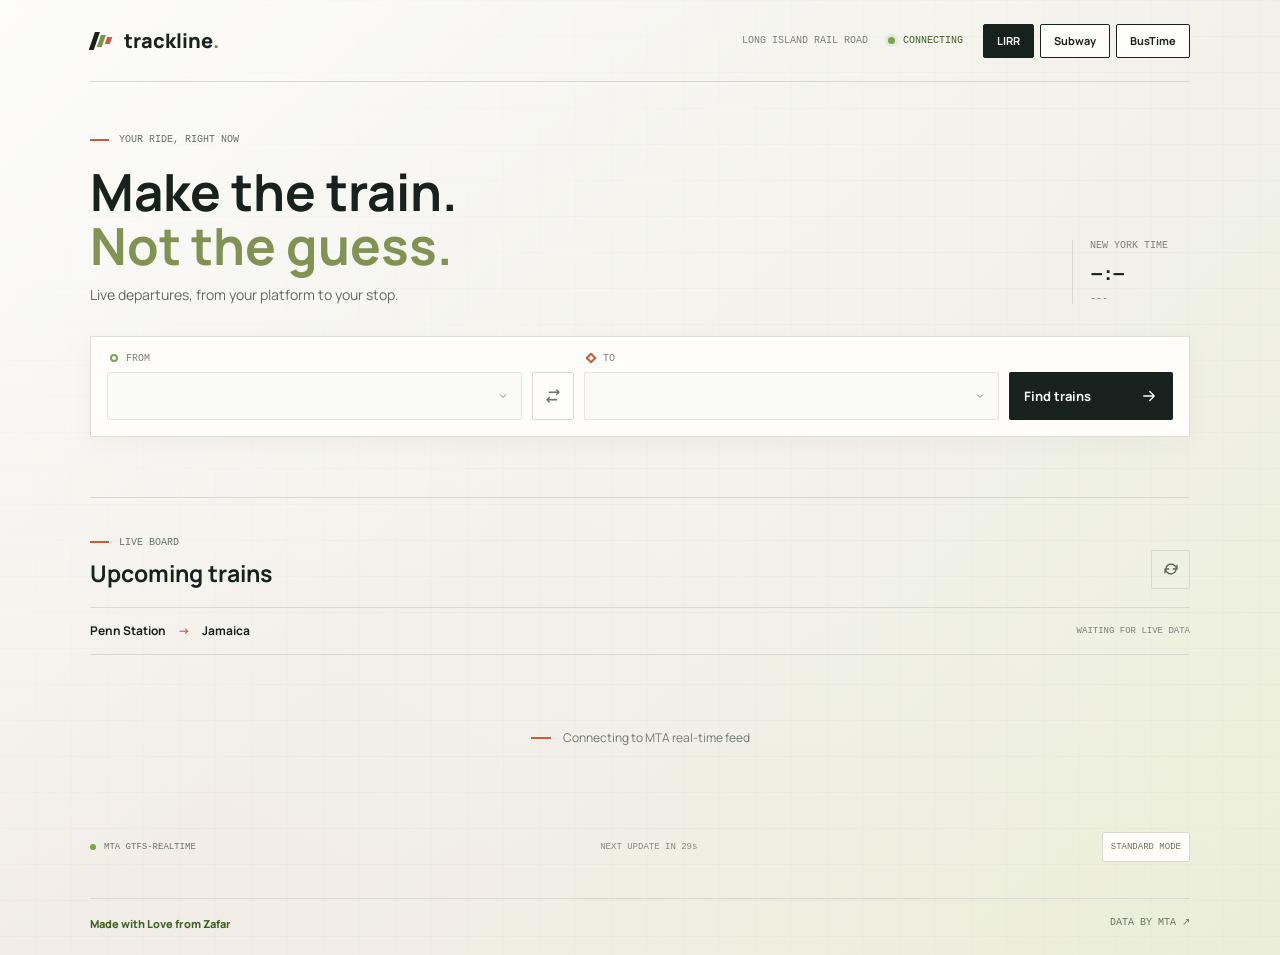
==== commit 94803732: "fixed UI 2 for mobile" ====
--- a/index.html
+++ b/index.html
@@ -63,8 +63,7 @@
             </button>
           </form>
           <div class="route-shortcuts">
-            <button id="favorite-route" class="favorite-route" type="button" aria-pressed="false">☆ Save this trip</button>
-            <div id="saved-trips" class="saved-trips" aria-label="Favorite and recent trips"></div>
+            <div id="saved-trips" class="saved-trips" aria-label="Recent trip"></div>
           </div>
           <div id="route-error" class="route-error" role="alert" hidden></div>
         </section>
--- a/style.css
+++ b/style.css
@@ -98,6 +98,7 @@
 .date-label, .updated-label, .board-footer, .arrival-label, .site-footer a {
   font-family: var(--mono);
   font-size: 10px;
+  font-weight: 500;
   letter-spacing: 0;
 }
 
@@ -216,7 +217,7 @@
 .favorite-route[aria-pressed="true"] { border-color: #d4bd63; background: #fff8d9; color: #765e11; }
 .saved-trips { display: flex; flex: 1; flex-wrap: wrap; gap: 8px 14px; }
 .saved-trip-group { display: flex; flex-wrap: wrap; align-items: center; gap: 6px; }
-.saved-trip-label { color: var(--muted); font: 9px var(--mono); }
+.saved-trip-label { color: var(--muted); font: 500 9px var(--mono); }
 .saved-trip { min-height: 30px; padding: 0 8px; color: var(--ink); }
 .saved-trip:hover, .favorite-route:hover, .mode-toggle:hover, .retry-button:hover { background: #f2f4ec; }
 
@@ -259,11 +260,11 @@
   background: var(--white);
   animation: row-in 250ms ease both;
 }
-.transfer-options-heading { margin: 17px 0 7px; color: var(--muted); font: 10px var(--mono); text-transform: uppercase; }
+.transfer-options-heading { margin: 17px 0 7px; color: var(--muted); font: 500 10px var(--mono); text-transform: uppercase; }
 .direct-options-heading { padding-bottom: 2px; }
 .itinerary-heading { display: flex; flex-wrap: wrap; align-items: baseline; justify-content: space-between; gap: 6px 12px; }
 .itinerary-heading strong { font-size: 13px; }
-.itinerary-heading span { color: var(--green-deep); font: 10px var(--mono); }
+.itinerary-heading span { color: var(--green-deep); font: 500 10px var(--mono); }
 .itinerary-timeline { position: relative; display: grid; gap: 0; margin-top: 12px; }
 .itinerary-stop { position: relative; display: grid; grid-template-columns: 78px minmax(0, 1fr); gap: 3px 10px; min-height: 42px; padding-left: 15px; border-left: 1px solid #9eae8b; }
 .itinerary-stop::before { position: absolute; top: 6px; left: -4px; width: 7px; height: 7px; border-radius: 50%; background: #71964a; content: ""; }
@@ -271,20 +272,20 @@
 .itinerary-stop strong { font-size: 12px; }
 .itinerary-stop span { color: var(--muted); font-size: 10px; }
 .itinerary-endpoint::before { background: var(--orange); }
-.transfer-wait { display: flex; align-items: center; min-height: 30px; margin-left: 15px; padding-left: 10px; border-left: 1px dashed #c3a95f; color: #80651c; font: 9px var(--mono); }
+.transfer-wait { display: flex; align-items: center; min-height: 30px; margin-left: 15px; padding-left: 10px; border-left: 1px dashed #c3a95f; color: #80651c; font: 500 9px var(--mono); }
 
 .departure-time-block { display: flex; align-items: baseline; gap: 9px; font-variant-numeric: tabular-nums; }
 .departure-time { font-size: 22px; font-weight: 700; white-space: nowrap; }
-.departure-relative { color: #777e76; font-family: var(--mono); font-size: 10px; }
+.departure-relative { color: #777e76; font-family: var(--mono); font-size: 10px; font-weight: 500; }
 .train-name { font-size: 13px; font-weight: 700; }
 .train-summary { margin-top: 5px; color: #72796f; font-size: 11px; }
 .track-info { display: flex; flex-wrap: wrap; gap: 4px 12px; margin-top: 6px; color: var(--green-deep); font-family: var(--mono); font-size: 10px; font-weight: 700; }
 .track-info[hidden] { display: none; }
 .arrival-block { display: flex; flex-direction: column; gap: 4px; }
-.arrival-label { color: #8b8f86; font-size: 9px; }
+.arrival-label { color: #8b8f86; font-size: 9px; font-weight: 500; }
 .arrival-time { font-size: 14px; font-weight: 600; font-variant-numeric: tabular-nums; }
 .status-block { justify-self: end; }
-.status-pill { display: inline-flex; align-items: center; gap: 6px; min-height: 27px; padding: 0 9px; background: #e7efda; color: var(--green-deep); font-family: var(--mono); font-size: 9px; }
+.status-pill { display: inline-flex; align-items: center; gap: 6px; min-height: 27px; padding: 0 9px; background: #e7efda; color: var(--green-deep); font-family: var(--mono); font-size: 9px; font-weight: 500; }
 .status-pill::before { width: 5px; height: 5px; border-radius: 50%; background: currentColor; content: ""; }
 .status-pill.scheduled { background: #eeeee8; color: #626b60; }
 .status-pill.delayed { background: #f5e5df; color: #a24730; }
@@ -346,7 +347,7 @@
 .station-search-result[aria-selected="true"] { background: #f2f4ec; }
 .station-search-result .line-token { width: 24px; min-width: 24px; height: 24px; padding: 0; font-size: 11px; }
 .station-search-name { font-size: 12px; font-weight: 700; }
-.station-search-lines { margin-left: auto; color: var(--muted); font: 9px var(--mono); }
+.station-search-lines { margin-left: auto; color: var(--muted); font: 500 9px var(--mono); }
 .discovery-status { min-height: 0; color: #a24730; font-size: 11px; }
 .discovery-status:not(:empty) { margin: -7px 0 12px; }
 .line-selector { margin: 16px 0; }
@@ -375,13 +376,13 @@
   border-radius: 2px;
   background: var(--white);
   color: var(--ink);
-  font: 10px var(--mono);
+  font: 500 10px var(--mono);
   cursor: pointer;
 }
 .station-shortcut:hover { background: #f2f4ec; }
 .station-shortcut .shortcut-line { margin-right: 5px; font-weight: 700; }
 .service-alerts { margin: 12px 0 0; }
-.service-alert-heading { margin: 0 0 6px; color: var(--muted); font: 9px var(--mono); letter-spacing: .08em; }
+.service-alert-heading { margin: 0 0 6px; color: var(--muted); font: 500 9px var(--mono); letter-spacing: .08em; }
 .service-alert {
   width: 100%;
   display: block;
@@ -405,9 +406,8 @@
 .refresh-progress { width: 44px; height: 3px; overflow: hidden; background: #deded5; }
 .refresh-progress::after { display: block; width: var(--refresh-progress, 0%); height: 100%; background: #71964a; content: ""; transition: width 250ms linear; }
 .direction-tabs { display: flex; gap: 5px; margin-top: 12px; border-bottom: 1px solid var(--line); }
-.direction-tab { min-height: 38px; padding: 0 12px; border: 0; border-bottom: 2px solid transparent; background: transparent; color: var(--muted); font: 10px var(--mono); cursor: pointer; }
+.direction-tab { min-height: 38px; padding: 0 12px; border: 0; border-bottom: 2px solid transparent; background: transparent; color: var(--muted); font: 500 10px var(--mono); cursor: pointer; }
 .direction-tab[aria-pressed="true"] { border-bottom-color: var(--orange); color: var(--ink); font-weight: 700; }
-.mobile-quick-nav { display: none; }
 .line-token, .train-line-badge {
   width: auto;
   min-width: 27px;
@@ -436,18 +436,18 @@
 .subway-station-field select { height: 64px; }
 .subway-arrival-row { grid-template-columns: 116px minmax(0, 1fr) auto; }
 .subway-arrival-row .departure-time-block { display: flex; flex-direction: column; align-items: flex-start; gap: 3px; }
-.event-label { color: #8b8f86; font-family: var(--mono); font-size: 9px; }
+.event-label { color: #8b8f86; font-family: var(--mono); font-size: 9px; font-weight: 500; }
 .departure-relative { color: #72796f; }
 .departure-relative.urgent { color: #a24730; font-weight: 700; }
 .departure-time { margin-top: 2px; color: #858b81; font-size: 11px; font-weight: 500; }
-.service-type { display: inline-block; padding: 3px 6px; border-radius: 2px; background: #e7efda; color: #416126; font: 9px var(--mono); text-transform: uppercase; }
+.service-type { display: inline-block; padding: 3px 6px; border-radius: 2px; background: #e7efda; color: #416126; font: 500 9px var(--mono); text-transform: uppercase; }
 .service-type.express { background: #e7edf7; color: #284b7c; }
 .service-type[hidden] { display: none; }
 .subway-train-title { display: flex; align-items: center; gap: 10px; }
 .subway-train-title .train-name { font-size: 14px; }
 .subway-arrival-row .train-summary { display: flex; flex-wrap: wrap; align-items: center; gap: 3px 10px; }
 .train-direction { color: #4f5a50; font-size: 12px; font-weight: 600; }
-.train-id { color: #858b81; font-family: var(--mono); font-size: 9px; }
+.train-id { color: #858b81; font-family: var(--mono); font-size: 9px; font-weight: 500; }
 .platform-departure { flex-basis: 100%; color: var(--green-deep); font-size: 10px; }
 .subway-arrival-row .status-block { padding-left: 12px; }
 
@@ -500,7 +500,7 @@
 }
 .bus-arrival-row .train-summary { display: flex; flex-wrap: wrap; align-items: center; gap: 3px 10px; }
 .bus-arrival-row .status-block { padding-left: 12px; }
-.bus-distance { flex-basis: 100%; color: #7b817a; font-size: 10px; }
+.bus-distance { flex-basis: 100%; color: #7b817a; font-size: 10px; font-weight: 500; }
 
 .loading-state, .empty-state, .error-state {
   min-height: 166px;
@@ -521,10 +521,10 @@
 .error-state a { display: inline-block; margin-top: 10px; color: var(--green-deep); font-weight: 700; }
 .retry-button { display: block; min-height: 34px; margin: 14px auto 0; padding: 0 12px; font-size: 11px; }
 
-.board-footer { min-height: 53px; display: flex; align-items: center; justify-content: space-between; gap: 10px; color: #848a80; font-size: 9px; }
+.board-footer { min-height: 53px; display: flex; align-items: center; justify-content: space-between; gap: 10px; color: #848a80; font-size: 9px; font-weight: 500; }
 .source-label { display: inline-flex; align-items: center; gap: 8px; color: #6c756a; }
 .source-dot { width: 6px; height: 6px; }
-.mode-toggle { min-height: 30px; padding: 0 8px; color: #687467; font-size: 9px; }
+.mode-toggle { min-height: 30px; padding: 0 8px; color: #687467; font-size: 9px; font-weight: 500; }
 .site-footer { display: flex; justify-content: space-between; margin-top: 24px; padding: 17px 0 24px; border-top: 1px solid var(--line); color: #858b81; font-size: 10px; }
 .site-footer > span { color: var(--green-deep); font-size: 11px; font-weight: 800; }
 .site-footer a { color: #687467; text-decoration: none; }
@@ -615,13 +615,19 @@
 @keyframes row-in { from { opacity: 0; transform: translateY(5px); } to { opacity: 1; transform: translateY(0); } }
 
 @media (max-width: 700px) {
-  .app-shell { width: min(100% - 36px, 540px); }
-  .topbar { height: 67px; }
-  .topbar-right { gap: 0; }
+  .app-shell { width: min(calc(100% - 32px), 540px); }
+  .topbar {
+    min-height: 67px;
+    flex-wrap: wrap;
+    gap: 9px;
+    padding: 11px 0 10px;
+  }
+  .wordmark { flex: 0 0 auto; }
+  .topbar-right { min-width: 0; flex: 1 0 100%; justify-content: center; gap: 0; }
   .network-label { display: none; }
   .live-indicator { display: none; }
-  .network-nav { gap: 4px; }
-  .network-switch { min-height: 44px; padding: 0 7px; font-size: 10px; }
+  .network-nav { width: 100%; justify-content: center; gap: 6px; }
+  .network-switch { flex: 1; max-width: 118px; min-height: 42px; padding: 0 7px; font-size: 10px; white-space: nowrap; }
   .icon-button { width: 44px; height: 44px; }
   .route-section { padding: 38px 0 34px; }
   .intro-row { flex-direction: column; align-items: stretch; gap: 16px; margin: 19px 0 25px; }
@@ -648,37 +654,19 @@
   .route-shortcuts { gap: 8px; }
   .saved-trips { flex-basis: 100%; }
   .saved-trip-group { width: 100%; }
+  .favorite-route, .saved-trip, .station-shortcut { min-height: 40px; }
   .saved-trip { font-size: 9px; }
   .subway-controls { grid-template-columns: 1fr; gap: 13px; }
   .subway-discovery { grid-template-columns: 1fr; }
   .subway-search-field input { height: 45px; font-size: 16px; }
   .nearest-button { min-width: 0; height: 44px; }
-  .station-search-results { width: 100%; top: 45px; }
+  .station-search-results { top: calc(100% - 54px); width: 100%; max-height: min(270px, 45vh); }
   .line-chips { gap: 9px; }
-  .line-chip { width: 38px; height: 38px; }
+  .line-chip { width: 40px; height: 40px; }
   .subway-shortcuts { align-items: stretch; flex-direction: column; }
   .subway-shortcuts .favorite-route { align-self: flex-start; min-height: 40px; }
-  .direction-tab { flex: 1; padding: 0 4px; font-size: 9px; }
+  .direction-tab { flex: 1; min-height: 44px; padding: 0 4px; font-size: 9px; }
   .refresh-progress { flex: 1; }
-  body.subway-page { padding-bottom: 112px; }
-  .mobile-quick-nav {
-    position: fixed;
-    z-index: 10;
-    right: 0;
-    bottom: 0;
-    left: 0;
-    display: grid;
-    gap: 4px;
-    padding: 7px max(14px, calc((100vw - 540px) / 2)) max(8px, env(safe-area-inset-bottom));
-    border-top: 1px solid var(--line);
-    background: var(--paper);
-    box-shadow: 0 -6px 18px #17211e12;
-  }
-  .mobile-quick-nav .line-chips { gap: 9px; padding: 3px 2px; }
-  .mobile-quick-nav .line-chip { width: 36px; height: 36px; }
-  .mobile-direction-tabs { display: grid; grid-template-columns: 1fr 1fr; }
-  .mobile-direction-tabs .direction-tab { min-height: 34px; border: 1px solid var(--line); }
-  .mobile-direction-tabs .direction-tab[aria-pressed="true"] { border-color: var(--orange); background: #f4e8df; }
   .bus-controls { grid-template-columns: 1fr; gap: 10px; margin-top: 12px; }
   .bus-controls .station-field select { height: 45px; font-size: 16px; }
   .bus-search-form { grid-template-columns: minmax(0, 1fr) 125px; gap: 8px; padding: 12px; }
@@ -695,7 +683,17 @@
   .departure-time-block { display: block; }
   .departure-relative { display: block; margin-top: 4px; }
   .arrival-time { font-size: 13px; }
-  .status-block { grid-column: 2 / -1; justify-self: start; margin: -13px 0 10px; }
+  .departure-details { min-width: 0; overflow-wrap: anywhere; }
+  .track-info {
+    display: grid;
+    grid-template-columns: minmax(0, 1fr);
+    gap: 2px;
+    font-size: 9px;
+    line-height: 1.5;
+  }
+  .track-info span { min-width: 0; max-width: 100%; overflow-wrap: anywhere; }
+  .itinerary-heading strong { min-width: 0; overflow-wrap: anywhere; }
+  .status-block { grid-column: 2 / -1; grid-row: 2; justify-self: start; margin: 5px 0 10px; }
   .subway-arrival-row { grid-template-columns: 90px minmax(0, 1fr); }
   .bus-arrival-row { grid-template-columns: 90px minmax(0, 1fr); }
   .subway-arrival-row .departure-details { min-width: 0; }
@@ -710,6 +708,7 @@
   .bus-arrival-row .status-block { grid-column: 2 / -1; margin: 5px 0 10px; padding-left: 0; }
   .status-pill { min-height: 22px; font-size: 9px; }
   .board-meta { align-items: flex-start; flex-direction: column; justify-content: center; gap: 6px; padding: 8px 0; }
+  .board-route { min-width: 0; flex-wrap: wrap; gap: 6px 10px; }
   .updated-label { font-size: 9px; }
   .board-footer { flex-wrap: wrap; justify-content: space-between; padding: 8px 0; }
   .board-footer .source-label { flex-basis: 100%; }
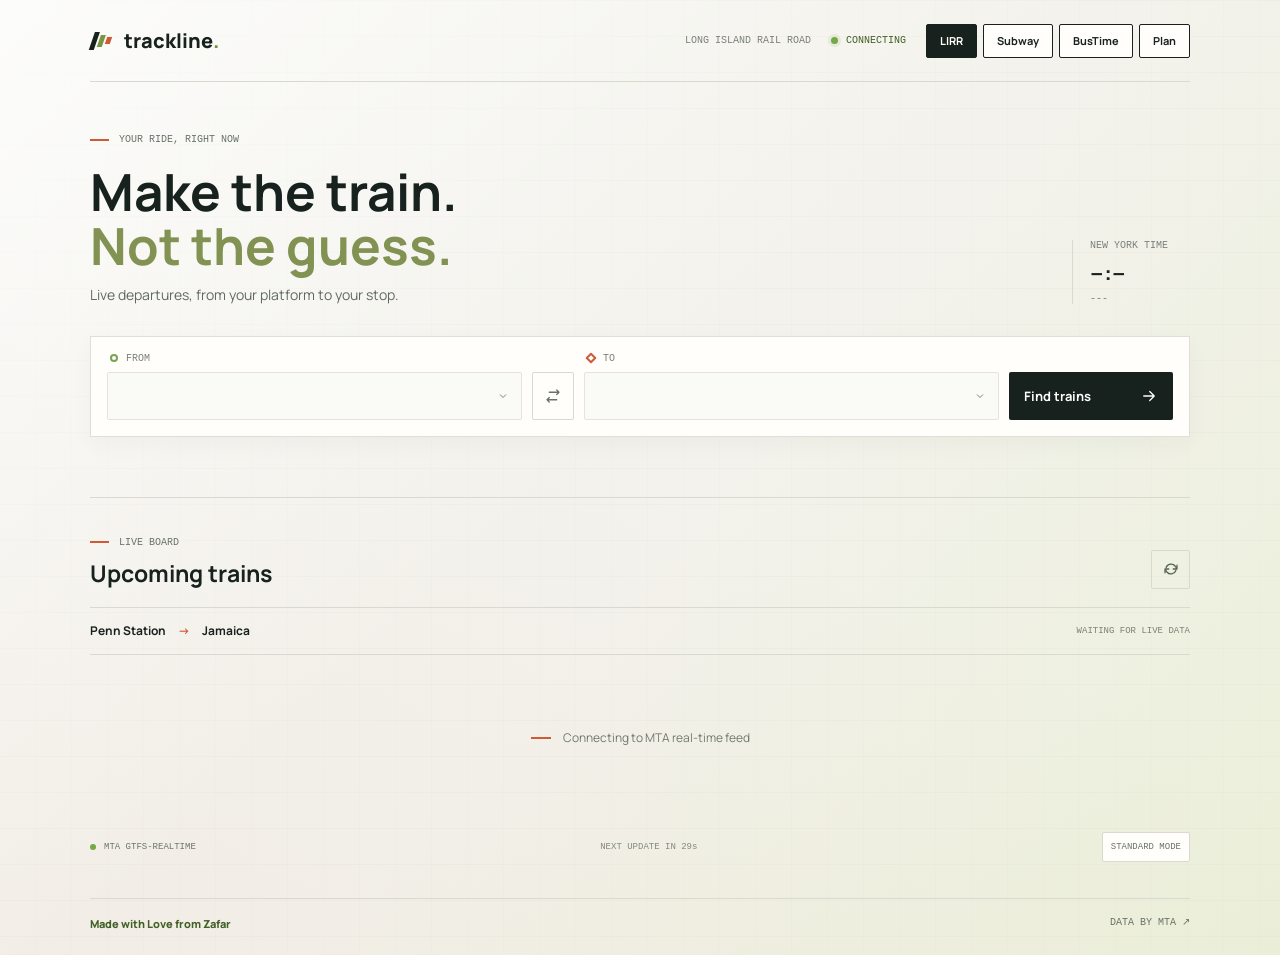
==== commit fc812e57: "Plan added" ====
--- a/index.html
+++ b/index.html
@@ -26,6 +26,7 @@
             <a class="network-switch" href="index.html" aria-current="page">LIRR</a>
             <a class="network-switch" href="subway.html">Subway</a>
             <a class="network-switch" href="bustime.html">BusTime</a>
+            <a class="network-switch" href="planner.html">Plan</a>
           </nav>
         </div>
       </header>
--- a/style.css
+++ b/style.css
@@ -744,4 +744,66 @@
 
 @media (prefers-reduced-motion: reduce) {
   *, *::before, *::after { scroll-behavior: auto !important; animation-duration: .01ms !important; animation-iteration-count: 1 !important; transition-duration: .01ms !important; }
+}
+
+/* Multimodal planner */
+.planner-form { display: grid; grid-template-columns: minmax(0, 1fr) 42px minmax(0, 1fr) 145px; align-items: end; gap: 10px; padding: 16px; background: var(--white); border: 1px solid #dfdfd5; box-shadow: 0 7px 22px #28332309; }
+.planner-form input, .planner-form select { width: 100%; height: 48px; border: 1px solid #e4e4dc; border-radius: 2px; background: #fafaf6; color: var(--ink); padding: 0 12px; font-size: 14px; font-weight: 600; }
+.planner-form input:focus-visible { outline: 2px solid #578540; outline-offset: 3px; }
+.planner-input-row { display: flex; gap: 6px; }
+.planner-input-row input { min-width: 0; }
+.locate-button { width: 48px; border: 1px solid var(--line); background: #fafaf6; color: var(--green-deep); font-size: 24px; cursor: pointer; }
+.planner-results { position: absolute; z-index: 20; width: calc(100% - 0px); margin-top: 4px; background: var(--white); border: 1px solid var(--line); box-shadow: 0 8px 20px #17211e20; }
+.planner-form .station-field { position: relative; }
+.planner-results button { display: block; width: 100%; padding: 13px 12px; border: 0; border-bottom: 1px solid var(--line); background: transparent; text-align: left; cursor: pointer; }
+.planner-results button:hover { background: #f1f4e9; }
+.planner-status { min-height: 18px; margin: 10px 2px 0; color: var(--green-deep); font: 10px var(--mono); }
+.planner-form + .planner-status { max-width: 760px; }
+.mobile-location-actions { display: flex; flex-wrap: wrap; gap: 8px; margin-top: 10px; }
+.mobile-location-actions button, .open-maps-button { min-height: 32px; padding: 0 10px; border: 1px solid var(--line); border-radius: 2px; background: var(--white); color: var(--green-deep); font: 10px var(--mono); cursor: pointer; text-decoration: none; }
+.mobile-location-actions button:hover, .open-maps-button:hover { background: #f2f4ec; }
+.planner-actions { display: flex; align-items: center; gap: 8px; }
+.planner-options { display: flex; gap: 16px; margin-top: 14px; }
+.planner-options label { display: grid; gap: 6px; color: var(--muted); font: 10px var(--mono); }
+.planner-options input, .planner-options select { height: 32px; border: 1px solid var(--line); background: var(--white); color: var(--ink); font: 12px var(--mono); padding: 0 8px; }
+.planner-results-layout { display: grid; grid-template-columns: minmax(0, 1fr) minmax(340px, .9fr); gap: 34px; padding: 39px 0 0; }
+.planner-map-wrap { min-width: 0; position: sticky; top: 18px; align-self: start; }
+#planner-map { height: 560px; border: 1px solid var(--line); box-shadow: 0 7px 22px #28332312; }
+.map-legend { display: flex; justify-content: space-between; gap: 10px; padding: 9px 0; color: var(--muted); font: 9px var(--mono); }
+.map-legend i { display: inline-block; width: 18px; border-top: 3px solid #80967e; vertical-align: middle; margin-right: 4px; }
+.map-legend .legend-walk { border-top-style: dashed; }.map-legend .legend-transit { border-top-color: var(--orange); }
+.planner-meta { margin: 18px 0 0; padding: 11px 0; border-top: 1px solid var(--line); border-bottom: 1px solid var(--line); color: var(--muted); font: 10px var(--mono); }
+.planner-empty { display: grid; gap: 8px; margin-top: 18px; padding: 30px 20px; border: 1px dashed var(--line); color: var(--muted); font-size: 13px; }
+.planner-empty strong { color: var(--ink); font-size: 16px; }
+.itinerary-list { margin-top: 12px; }
+.planner-leg { display: grid; grid-template-columns: 42px 1fr; gap: 12px; padding: 18px 0; border-bottom: 1px solid var(--line); }
+.leg-icon { width: 34px; height: 34px; display: grid; place-items: center; border-radius: 50%; background: #e3ecd3; color: var(--green-deep); font-size: 20px; }
+.planner-leg-transit .leg-icon { background: var(--orange); color: white; }
+.leg-heading { display: flex; justify-content: space-between; gap: 10px; font-size: 14px; }
+.leg-heading span, .leg-status { color: var(--muted); font: 10px var(--mono); white-space: nowrap; }
+.leg-stops { margin-top: 6px; color: #59645b; font-size: 12px; }.leg-stops span { color: var(--orange); margin: 0 5px; }
+.leg-status { margin-top: 8px; color: var(--green-deep); white-space: normal; }
+.leaflet-control-attribution { font-size: 8px; }
+
+@media (max-width: 760px) {
+  .planner-page .topbar { position: relative; z-index: 30; }
+  .planner-page .planner-hero { padding: 24px 0 16px; }
+  .planner-page .planner-hero h1, .planner-page .service-clock { display: none; }
+  .planner-page .intro-row { margin: 0 0 16px; }
+  .planner-page .planner-results-layout { position: relative; display: block; padding-top: 0; }
+  .planner-page .planner-map-wrap { position: fixed; inset: 0; z-index: 0; }
+  .planner-page #planner-map { height: 100vh; border: 0; }
+  .planner-page .map-legend { position: absolute; left: 14px; right: 14px; bottom: 18px; z-index: 5; padding: 8px 10px; background: #fffefaee; }
+  .planner-page .planner-main { position: relative; z-index: 10; min-height: 100vh; padding-top: 16px; pointer-events: none; }
+  .planner-page .planner-main > * { pointer-events: auto; }
+  .planner-page .planner-main .departures-heading, .planner-page .planner-main .planner-meta, .planner-page .planner-main .itinerary-list, .planner-page .planner-main .service-alerts { padding-left: 16px; padding-right: 16px; }
+  .planner-page .itinerary-list { max-height: 45vh; overflow: auto; border-radius: 16px 16px 0 0; background: #fffefaee; }
+  .planner-page .planner-hero { position: relative; z-index: 20; background: #f3f2ecf2; border-bottom: 1px solid var(--line); }
+  .planner-page .planner-form { box-shadow: 0 8px 24px #17211e20; border-radius: 12px; }
+  .planner-page .site-footer { display: none; }
+  .planner-form { grid-template-columns: minmax(0, 1fr) 44px; grid-template-areas: "origin swap" "destination swap" "submit submit"; }
+  .planner-form .station-field:first-child { grid-area: origin; }.planner-form .station-field:nth-child(3) { grid-area: destination; }
+  .planner-form .swap-button { grid-area: swap; width: 44px; height: 44px; align-self: center; }.planner-form .find-button { grid-area: submit; }
+  .planner-results-layout { grid-template-columns: 1fr; gap: 20px; }.planner-map-wrap { order: -1; position: static; }
+  #planner-map { height: 310px; }.planner-hero { padding-bottom: 30px; }
 }
